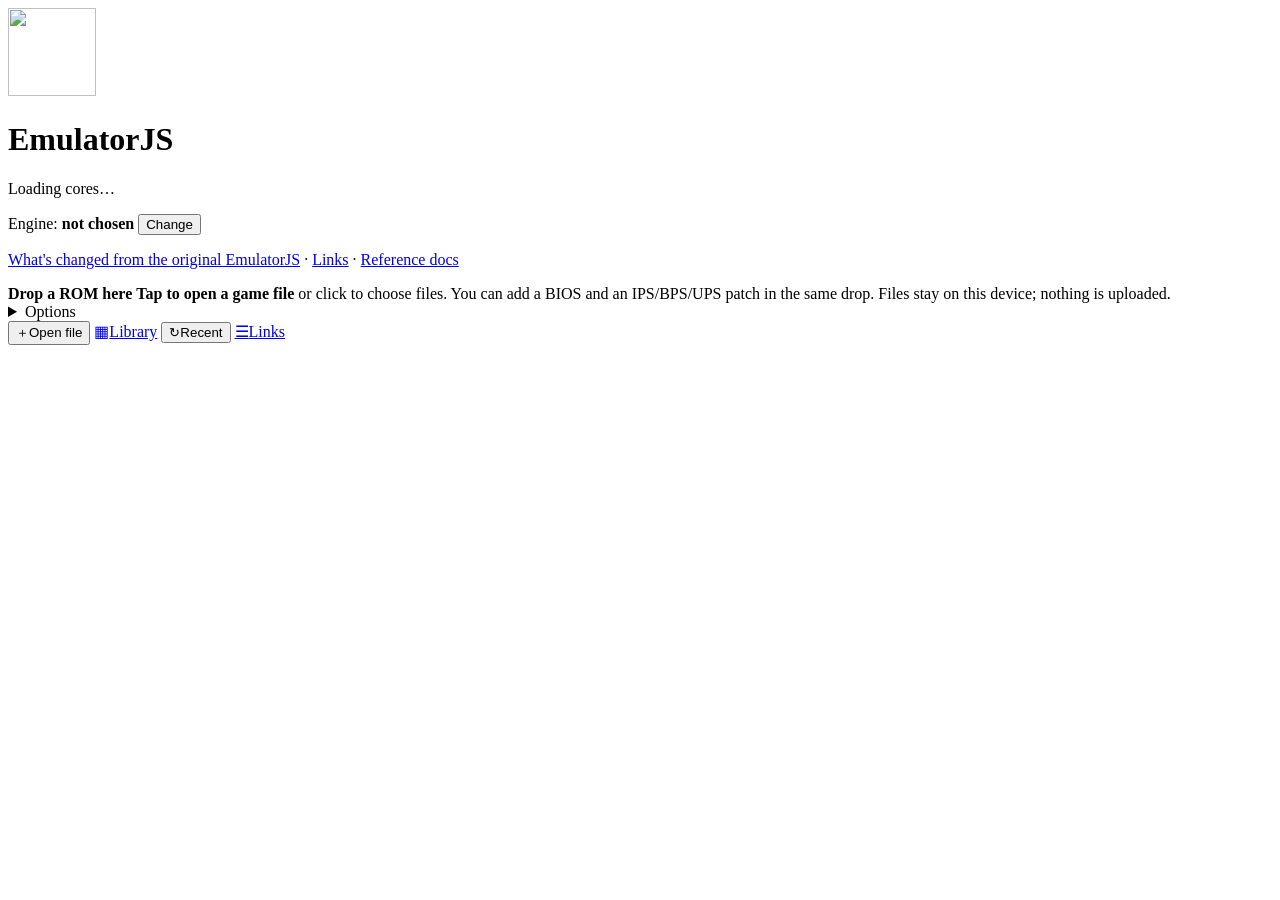
==== index.html @ 64fa2f70 "Add files via upload" ====
<!DOCTYPE html>
<html lang="en">
<head>
    <meta charset="utf-8">
    <title>EmulatorJS</title>
    <meta name="viewport" content="width=device-width, initial-scale=1, viewport-fit=cover">
    <meta name="theme-color" content="#111418">
    <meta name="description" content="Play your own ROM files in the browser. Everything runs locally.">
    <link rel="icon" href="docs/favicon.ico" sizes="16x16 32x32 48x48 64x64" type="image/vnd.microsoft.icon">
    <meta name="apple-mobile-web-app-capable" content="yes">
    <meta name="mobile-web-app-capable" content="yes">
    <meta name="apple-mobile-web-app-status-bar-style" content="black-translucent">
    <meta name="apple-mobile-web-app-title" content="EmulatorJS">
    <meta name="format-detection" content="telephone=no">
    <link rel="apple-touch-icon" href="docs/Logo.png">
    <link rel="manifest" href="manifest.webmanifest">
    <link rel="stylesheet" href="assets/app.css">
</head>
<body>
    <div id="banners" aria-live="polite"></div>
    <script>
        // Browsers block modules and file reads on file:// pages, so explain instead of hanging on "Loading cores…"
        if (location.protocol === "file:") {
            document.addEventListener("DOMContentLoaded", function () {
                var s = document.getElementById("status");
                s.innerHTML = "<strong>This page must be opened through a local web server, not as a file.</strong><br>" +
                    "On Windows, double-click <code>start-windows.bat</code> in this folder. " +
                    "Elsewhere run <code>python3 serve.py 8000</code> and open <code>http://localhost:8000</code>.";
                s.style.cssText = "color:#ffcf8a;background:#3a2f1c;border:1px solid #6b5531;border-radius:8px;padding:10px;margin-top:10px";
            });
        }
    </script>
    <main id="menu">
        <header>
            <img class="logo" src="docs/Logo-light.png" alt="" width="88" height="88">
            <h1>EmulatorJS</h1>
            <p id="status" class="muted">Loading cores…</p>
            <p id="engineInfo" class="small" data-tip="Shows which emulation engine will run the games you open: EmulatorJSMod (the full EmulatorJS player) or NostalgistMod (a lightweight player built on Nostalgist.js). Both use the same local cores in data/cores, so games and saves stay on this site. Use Change to switch; the game page also has an Engine dropdown that restarts the current game with the other engine.">Engine: <strong id="engineName">not chosen</strong> <button type="button" id="changeEngine">Change</button></p>
            <p class="small"><a href="ENHANCEMENTS.txt" target="_blank" rel="noopener" data-tip="Opens a plain-text document listing every change this version makes to the original EmulatorJS. It covers the efficiency rewrite, the 50 player-facing enhancements, the 50 engine fixes, the game library and the second engine, NostalgistMod. Read it to see exactly what behaves differently and why.">What's changed from the original EmulatorJS</a> · <a href="links.html" data-tip="Opens the Links page with every part of this site in one place. From there you can start ObsoleteMod, the Emu retro game shelf, as well as the game library and the documents. Use it when you want a different player or a quick way to the reference pages.">Links</a> · <a href="reference.html" data-tip="Opens the reference docs: one explained page for every file in this project, plus a project overview, an asset index and a ROM evaluation. Each page says what the file is, how it works, why it exists and which files use it. Use the filter box to find a file by name in seconds.">Reference docs</a></p>
        </header>

        <label id="drop" for="rom" tabindex="0" data-tip="Drop a ROM file here, or click to pick one from your device. You can include a BIOS and an IPS, BPS or UPS patch in the same drop, and they are sorted out automatically. The file never leaves your device; this browser reads it directly and opens the game page.">
            <input type="file" id="rom" multiple hidden>
            <strong class="d-only">Drop a ROM here</strong>
            <strong class="m-only">Tap to open a game file</strong>
            <span class="d-only">or click to choose files. You can add a BIOS and an IPS/BPS/UPS patch in the same drop.</span>
            <span class="muted small">Files stay on this device; nothing is uploaded.</span>
        </label>

        <section id="picker" class="card" hidden>
            <p id="pickerText">Which system is this game for?</p>
            <div id="pickerButtons" class="buttons"></div>
            <label class="small"><input type="checkbox" id="rememberPick" checked> Remember for this file type</label>
        </section>

        <section id="foldersSection" class="card" hidden>
            <h2 data-tip="Games stored on this site in the data folder, grouped by console (A2600, GB, GBC, GG, NES, SNES and N64). Click a game to open it on the game page with the right emulator already chosen. Add ROMs or zips to those folders to make them appear here.">Game library</h2>
            <p id="foldersSummary" class="muted small"></p>
            <div id="folders"></div>
        </section>

        <section id="recentSection" class="card" hidden>
            <h2 data-tip="Games you started recently, newest first, with system, last played time and play time. Play reopens a game with one click, including any BIOS or patch you used with it. The ✕ button removes a game from this list and deletes its stored copy from this browser.">Recent games</h2>
            <ul id="recent"></ul>
        </section>

        <details id="advanced" class="card">
            <summary>Options</summary>
            <div class="row" data-tip="Chooses which console runs the next file you open. Leave it on Auto-detect to use the file extension, the file header or the names inside a zip. Pick a system yourself when a file is detected wrongly or uses an unusual extension.">
                <label for="system">System</label>
                <select id="system"><option value="">Auto-detect</option></select>
            </div>
            <div class="row" data-tip="Some consoles need the original system firmware (BIOS) to boot, for example PlayStation or Sega CD. Choose that file here and it is loaded with the next game you start, and remembered with it in Recent games. Systems that don't need a BIOS simply ignore it.">
                <label for="bios">BIOS file</label>
                <input type="file" id="bios">
            </div>
            <div class="row" data-tip="Applies a ROM hack, translation or bug-fix patch in IPS, BPS or UPS format when the game starts. The original ROM file is not changed; the patch is applied in memory every time the game loads. Use a patch made for your exact ROM version, or the game may not run correctly.">
                <label for="patch">Patch (IPS / BPS / UPS)</label>
                <input type="file" id="patch" accept=".ips,.bps,.ups">
            </div>
            <div class="row" data-tip="Runs parts of the emulator on extra CPU cores using multi-threaded core builds. PSP and DOS always need it, and it can make other demanding systems run more smoothly. It needs https or localhost and becomes available after the page reloads itself once on your first visit.">
                <label><input type="checkbox" id="threads" data-remember> Threads</label> <span id="threadsNote" class="muted"></span>
            </div>
            <div class="row" data-tip="Keeps downloaded cores and games in your browser's storage so the next start is much faster. It also lets games you have played before start without a network connection. Turn it off to save disk space, and use Clear download cache below to empty what is already stored.">
                <label><input type="checkbox" id="cache" checked data-remember> Cache cores and games</label>
            </div>
            <div class="row" data-tip="Remembers the games you start so they appear under Recent games for one-click play. Files from your device are stored in this browser only and are never uploaded. When it is off, only the game you are currently playing is kept, so the game page can still reload it.">
                <label><input type="checkbox" id="library" checked data-remember> Keep recent games for one-click play</label>
            </div>
            <div class="row" data-tip="Writes detailed emulator logs to the browser's developer console. It helps track down why a game or core fails to start. Leave it off for normal play, because the extra logging can slow things down slightly.">
                <label><input type="checkbox" id="debug" data-remember> Debug mode</label>
            </div>
            <div class="row" data-tip="Chooses between the phone layout with on-screen touch controls and the desktop layout. Auto picks the phone layout on phones and small tablets, which follows rotation and keeps the game and controls in view. Choose Desktop or Mobile if a tablet or touch laptop gets the wrong one.">
                <span>Browser mode</span>
                <label><input type="radio" name="mode" value="" checked> Auto</label>
                <label><input type="radio" name="mode" value="desktop"> Desktop</label>
                <label><input type="radio" name="mode" value="mobile"> Mobile</label>
            </div>
            <hr>
            <div class="row">
                <span>Saves</span>
                <span data-tip="Saves all in-game saves, save states and emulator settings from this browser into one .json file. Use it to keep a safe copy or to move your progress to another browser or device. ROM files are not included, so the backup stays small."><button type="button" id="exportSaves">Export backup</button></span>
                <span data-tip="Restores a backup file made with Export backup. Saves and states with the same names are replaced by the ones in the file, and everything else is kept. Close other tabs running the emulator first so the import isn't blocked."><label class="button" for="importSaves">Import backup</label></span>
                <input type="file" id="importSaves" accept=".json,application/json" hidden>
            </div>
            <div class="row" data-tip="Shows how much browser storage this site uses and how much is available on this device. Clear download cache removes downloaded cores and cached game copies to free space. Your saves, save states and recent games are kept.">
                <span id="storageInfo" class="muted">Storage: …</span>
                <button type="button" id="clearCache">Clear download cache</button>
            </div>
            <p class="muted small">Hotkeys in game: press <kbd>F1</kbd> for the full list (quick save <kbd>F2</kbd>, load <kbd>F4</kbd>, pause <kbd>F5</kbd>, fast forward <kbd>F6</kbd>). Hover or tap <span class="tip-badge static">?</span> for help on each option.</p>
        </details>
    </main>
    <nav id="tabbar" aria-label="Quick actions">
        <button type="button" id="tabOpen"><span class="tab-icon" aria-hidden="true">&#xFF0B;</span>Open file</button>
        <a href="play.html" id="tabLibrary"><span class="tab-icon" aria-hidden="true">&#9638;</span>Library</a>
        <button type="button" id="tabRecent"><span class="tab-icon" aria-hidden="true">&#8635;</span>Recent</button>
        <a href="links.html"><span class="tab-icon" aria-hidden="true">&#9776;</span>Links</a>
    </nav>
    <dialog id="engineDialog" aria-labelledby="engineTitle">
        <h2 id="engineTitle">Choose an emulation engine</h2>
        <p class="muted small">Both engines run the same local cores. You can switch any time from this page or from the game page.</p>
        <div id="engineCards" class="engine-cards"></div>
        <label class="small"><input type="checkbox" id="rememberEngine"> Remember my choice and don't ask again</label>
    </dialog>
    <script type="module" src="assets/app.js"></script>
</body>
</html>
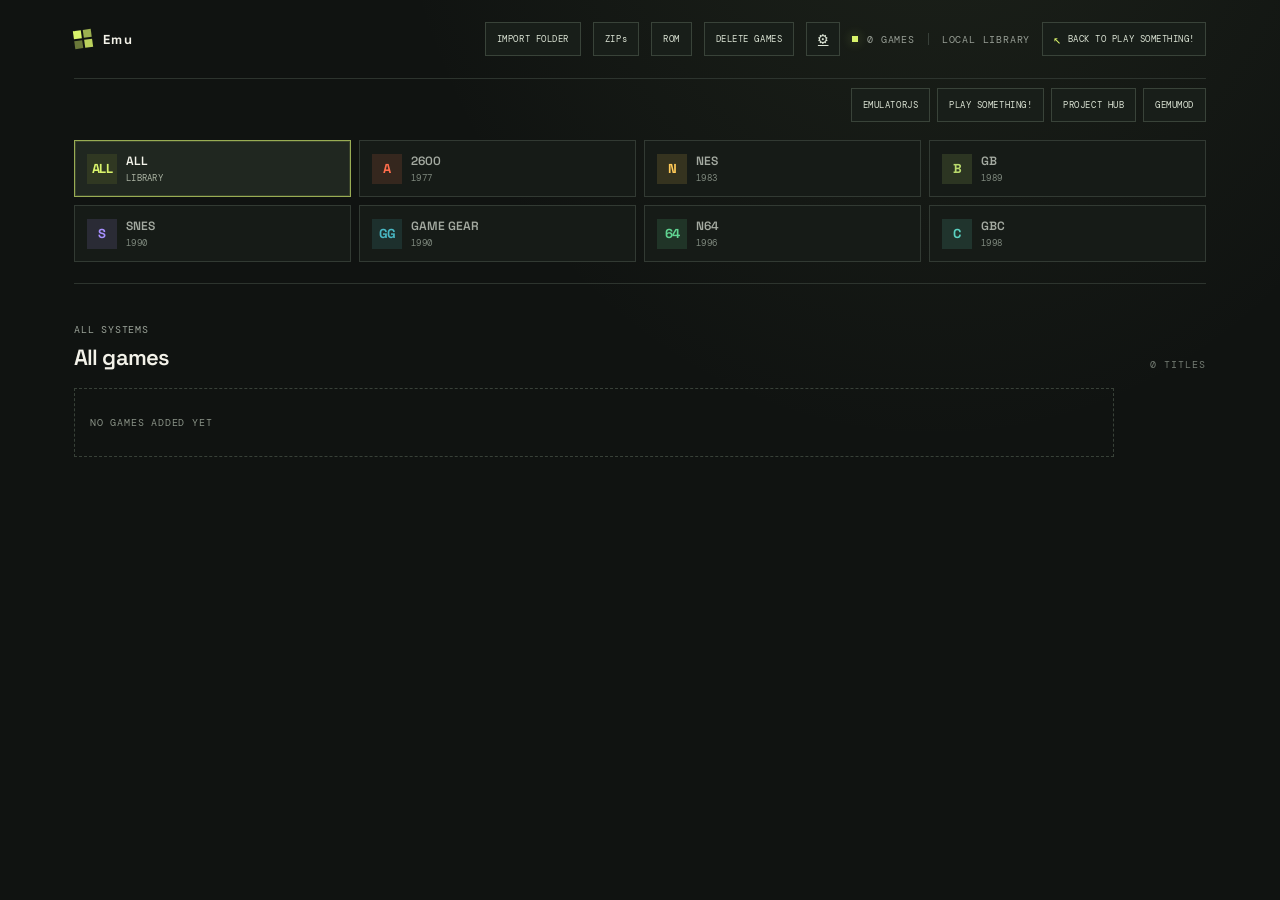
==== commit 02b3fe36: "Add files via upload" ====
--- a/index.html
+++ b/index.html
@@ -1,127 +1,7 @@
-<!DOCTYPE html>
-<html lang="en">
-<head>
-    <meta charset="utf-8">
-    <title>EmulatorJS</title>
-    <meta name="viewport" content="width=device-width, initial-scale=1, viewport-fit=cover">
-    <meta name="theme-color" content="#111418">
-    <meta name="description" content="Play your own ROM files in the browser. Everything runs locally.">
-    <link rel="icon" href="docs/favicon.ico" sizes="16x16 32x32 48x48 64x64" type="image/vnd.microsoft.icon">
-    <meta name="apple-mobile-web-app-capable" content="yes">
-    <meta name="mobile-web-app-capable" content="yes">
-    <meta name="apple-mobile-web-app-status-bar-style" content="black-translucent">
-    <meta name="apple-mobile-web-app-title" content="EmulatorJS">
-    <meta name="format-detection" content="telephone=no">
-    <link rel="apple-touch-icon" href="docs/Logo.png">
-    <link rel="manifest" href="manifest.webmanifest">
-    <link rel="stylesheet" href="assets/app.css">
-</head>
-<body>
-    <div id="banners" aria-live="polite"></div>
-    <script>
-        // Browsers block modules and file reads on file:// pages, so explain instead of hanging on "Loading cores…"
-        if (location.protocol === "file:") {
-            document.addEventListener("DOMContentLoaded", function () {
-                var s = document.getElementById("status");
-                s.innerHTML = "<strong>This page must be opened through a local web server, not as a file.</strong><br>" +
-                    "On Windows, double-click <code>start-windows.bat</code> in this folder. " +
-                    "Elsewhere run <code>python3 serve.py 8000</code> and open <code>http://localhost:8000</code>.";
-                s.style.cssText = "color:#ffcf8a;background:#3a2f1c;border:1px solid #6b5531;border-radius:8px;padding:10px;margin-top:10px";
-            });
-        }
-    </script>
-    <main id="menu">
-        <header>
-            <img class="logo" src="docs/Logo-light.png" alt="" width="88" height="88">
-            <h1>EmulatorJS</h1>
-            <p id="status" class="muted">Loading cores…</p>
-            <p id="engineInfo" class="small" data-tip="Shows which emulation engine will run the games you open: EmulatorJSMod (the full EmulatorJS player) or NostalgistMod (a lightweight player built on Nostalgist.js). Both use the same local cores in data/cores, so games and saves stay on this site. Use Change to switch; the game page also has an Engine dropdown that restarts the current game with the other engine.">Engine: <strong id="engineName">not chosen</strong> <button type="button" id="changeEngine">Change</button></p>
-            <p class="small"><a href="ENHANCEMENTS.txt" target="_blank" rel="noopener" data-tip="Opens a plain-text document listing every change this version makes to the original EmulatorJS. It covers the efficiency rewrite, the 50 player-facing enhancements, the 50 engine fixes, the game library and the second engine, NostalgistMod. Read it to see exactly what behaves differently and why.">What's changed from the original EmulatorJS</a> · <a href="links.html" data-tip="Opens the Links page with every part of this site in one place. From there you can start ObsoleteMod, the Emu retro game shelf, as well as the game library and the documents. Use it when you want a different player or a quick way to the reference pages.">Links</a> · <a href="reference.html" data-tip="Opens the reference docs: one explained page for every file in this project, plus a project overview, an asset index and a ROM evaluation. Each page says what the file is, how it works, why it exists and which files use it. Use the filter box to find a file by name in seconds.">Reference docs</a></p>
-        </header>
-
-        <label id="drop" for="rom" tabindex="0" data-tip="Drop a ROM file here, or click to pick one from your device. You can include a BIOS and an IPS, BPS or UPS patch in the same drop, and they are sorted out automatically. The file never leaves your device; this browser reads it directly and opens the game page.">
-            <input type="file" id="rom" multiple hidden>
-            <strong class="d-only">Drop a ROM here</strong>
-            <strong class="m-only">Tap to open a game file</strong>
-            <span class="d-only">or click to choose files. You can add a BIOS and an IPS/BPS/UPS patch in the same drop.</span>
-            <span class="muted small">Files stay on this device; nothing is uploaded.</span>
-        </label>
-
-        <section id="picker" class="card" hidden>
-            <p id="pickerText">Which system is this game for?</p>
-            <div id="pickerButtons" class="buttons"></div>
-            <label class="small"><input type="checkbox" id="rememberPick" checked> Remember for this file type</label>
-        </section>
-
-        <section id="foldersSection" class="card" hidden>
-            <h2 data-tip="Games stored on this site in the data folder, grouped by console (A2600, GB, GBC, GG, NES, SNES and N64). Click a game to open it on the game page with the right emulator already chosen. Add ROMs or zips to those folders to make them appear here.">Game library</h2>
-            <p id="foldersSummary" class="muted small"></p>
-            <div id="folders"></div>
-        </section>
-
-        <section id="recentSection" class="card" hidden>
-            <h2 data-tip="Games you started recently, newest first, with system, last played time and play time. Play reopens a game with one click, including any BIOS or patch you used with it. The ✕ button removes a game from this list and deletes its stored copy from this browser.">Recent games</h2>
-            <ul id="recent"></ul>
-        </section>
-
-        <details id="advanced" class="card">
-            <summary>Options</summary>
-            <div class="row" data-tip="Chooses which console runs the next file you open. Leave it on Auto-detect to use the file extension, the file header or the names inside a zip. Pick a system yourself when a file is detected wrongly or uses an unusual extension.">
-                <label for="system">System</label>
-                <select id="system"><option value="">Auto-detect</option></select>
-            </div>
-            <div class="row" data-tip="Some consoles need the original system firmware (BIOS) to boot, for example PlayStation or Sega CD. Choose that file here and it is loaded with the next game you start, and remembered with it in Recent games. Systems that don't need a BIOS simply ignore it.">
-                <label for="bios">BIOS file</label>
-                <input type="file" id="bios">
-            </div>
-            <div class="row" data-tip="Applies a ROM hack, translation or bug-fix patch in IPS, BPS or UPS format when the game starts. The original ROM file is not changed; the patch is applied in memory every time the game loads. Use a patch made for your exact ROM version, or the game may not run correctly.">
-                <label for="patch">Patch (IPS / BPS / UPS)</label>
-                <input type="file" id="patch" accept=".ips,.bps,.ups">
-            </div>
-            <div class="row" data-tip="Runs parts of the emulator on extra CPU cores using multi-threaded core builds. PSP and DOS always need it, and it can make other demanding systems run more smoothly. It needs https or localhost and becomes available after the page reloads itself once on your first visit.">
-                <label><input type="checkbox" id="threads" data-remember> Threads</label> <span id="threadsNote" class="muted"></span>
-            </div>
-            <div class="row" data-tip="Keeps downloaded cores and games in your browser's storage so the next start is much faster. It also lets games you have played before start without a network connection. Turn it off to save disk space, and use Clear download cache below to empty what is already stored.">
-                <label><input type="checkbox" id="cache" checked data-remember> Cache cores and games</label>
-            </div>
-            <div class="row" data-tip="Remembers the games you start so they appear under Recent games for one-click play. Files from your device are stored in this browser only and are never uploaded. When it is off, only the game you are currently playing is kept, so the game page can still reload it.">
-                <label><input type="checkbox" id="library" checked data-remember> Keep recent games for one-click play</label>
-            </div>
-            <div class="row" data-tip="Writes detailed emulator logs to the browser's developer console. It helps track down why a game or core fails to start. Leave it off for normal play, because the extra logging can slow things down slightly.">
-                <label><input type="checkbox" id="debug" data-remember> Debug mode</label>
-            </div>
-            <div class="row" data-tip="Chooses between the phone layout with on-screen touch controls and the desktop layout. Auto picks the phone layout on phones and small tablets, which follows rotation and keeps the game and controls in view. Choose Desktop or Mobile if a tablet or touch laptop gets the wrong one.">
-                <span>Browser mode</span>
-                <label><input type="radio" name="mode" value="" checked> Auto</label>
-                <label><input type="radio" name="mode" value="desktop"> Desktop</label>
-                <label><input type="radio" name="mode" value="mobile"> Mobile</label>
-            </div>
-            <hr>
-            <div class="row">
-                <span>Saves</span>
-                <span data-tip="Saves all in-game saves, save states and emulator settings from this browser into one .json file. Use it to keep a safe copy or to move your progress to another browser or device. ROM files are not included, so the backup stays small."><button type="button" id="exportSaves">Export backup</button></span>
-                <span data-tip="Restores a backup file made with Export backup. Saves and states with the same names are replaced by the ones in the file, and everything else is kept. Close other tabs running the emulator first so the import isn't blocked."><label class="button" for="importSaves">Import backup</label></span>
-                <input type="file" id="importSaves" accept=".json,application/json" hidden>
-            </div>
-            <div class="row" data-tip="Shows how much browser storage this site uses and how much is available on this device. Clear download cache removes downloaded cores and cached game copies to free space. Your saves, save states and recent games are kept.">
-                <span id="storageInfo" class="muted">Storage: …</span>
-                <button type="button" id="clearCache">Clear download cache</button>
-            </div>
-            <p class="muted small">Hotkeys in game: press <kbd>F1</kbd> for the full list (quick save <kbd>F2</kbd>, load <kbd>F4</kbd>, pause <kbd>F5</kbd>, fast forward <kbd>F6</kbd>). Hover or tap <span class="tip-badge static">?</span> for help on each option.</p>
-        </details>
-    </main>
-    <nav id="tabbar" aria-label="Quick actions">
-        <button type="button" id="tabOpen"><span class="tab-icon" aria-hidden="true">&#xFF0B;</span>Open file</button>
-        <a href="play.html" id="tabLibrary"><span class="tab-icon" aria-hidden="true">&#9638;</span>Library</a>
-        <button type="button" id="tabRecent"><span class="tab-icon" aria-hidden="true">&#8635;</span>Recent</button>
-        <a href="links.html"><span class="tab-icon" aria-hidden="true">&#9776;</span>Links</a>
-    </nav>
-    <dialog id="engineDialog" aria-labelledby="engineTitle">
-        <h2 id="engineTitle">Choose an emulation engine</h2>
-        <p class="muted small">Both engines run the same local cores. You can switch any time from this page or from the game page.</p>
-        <div id="engineCards" class="engine-cards"></div>
-        <label class="small"><input type="checkbox" id="rememberEngine"> Remember my choice and don't ask again</label>
-    </dialog>
-    <script type="module" src="assets/app.js"></script>
-</body>
-</html>
+<!doctype html>
+<html lang="en"><head><meta charset="utf-8"><meta name="viewport" content="width=device-width,initial-scale=1,viewport-fit=cover"><meta name="theme-color" content="#101311"><link rel="icon" href="data:,"><link rel="preconnect" href="https://fonts.googleapis.com"><link rel="preconnect" href="https://fonts.gstatic.com" crossorigin><link href="https://fonts.googleapis.com/css2?family=DM+Mono:wght@400;500&family=Space+Grotesk:wght@400;500;600;700&display=swap" rel="stylesheet"><title>Emu</title><link rel="stylesheet" href="style.css"></head>
+<body><div class="page-shell"><header class="topbar"><a class="brand" id="brand-home" href="./" aria-label="Emu home"><span class="brand-mark" aria-hidden="true"><i></i><i></i><i></i><i></i></span><span>Emu</span></a><div class="header-actions"><button class="import-trigger" id="import-folder-button" type="button" aria-label="Import a folder of zipped games"><span class="import-full">IMPORT FOLDER</span><span class="import-short">IMPORT</span></button><button class="import-trigger import-zip-trigger" id="import-zip-button" type="button" aria-label="Choose ZIP files">ZIPs</button><button class="import-trigger import-rom-trigger" id="import-rom-button" type="button" aria-label="Load ROM files directly">ROM</button><button class="import-trigger clear-games-trigger" id="clear-games-button" type="button" aria-label="Delete all imported games from this browser cache" title="Delete imported ROMs and source ZIPs from this browser"><span class="import-full">DELETE GAMES</span><span class="import-short">CLEAR</span></button><button class="import-trigger catalog-toggle" id="catalog-toggle" type="button" aria-label="Show all games" title="Show all games" aria-pressed="false" disabled hidden><span aria-hidden="true">🕹</span></button><a class="import-trigger config-toggle" href="config.html" aria-label="Emulator configuration" title="Emulator configuration"><span aria-hidden="true">⚙</span></a><a class="import-trigger header-page-link" id="header-links-link" href="links.html" hidden>LINKS</a><input id="folder-picker" type="file" accept=".zip,application/zip" webkitdirectory directory multiple hidden><input id="zip-picker" type="file" accept=".zip,application/zip" multiple hidden><input id="rom-picker" type="file" accept=".a26,.nes,.sfc,.smc,.gb,.gbc,.gg,.z64,.n64,.v64" multiple hidden><div class="library-status"><span class="status-dot"></span><span id="game-count">0 GAMES</span><span class="status-divider"></span><span class="local-label">LOCAL LIBRARY</span></div><a class="play-home-link" href="https://jackrose2028.github.io/play" aria-label="Back to Play Something!"><span aria-hidden="true">↖</span><span class="play-home-long">BACK TO PLAY SOMETHING!</span><span class="play-home-short">PLAY SOMETHING!</span></a></div></header>
+<nav class="project-shortcuts" aria-label="Other projects"><a class="import-trigger shortcut-link" href="emulatorjs/index.html">EMULATORJS</a><a class="import-trigger shortcut-link" href="https://jackrose2028.github.io/play/" target="_blank" rel="noopener noreferrer">PLAY SOMETHING!</a><a class="import-trigger shortcut-link" href="https://jackrose2029.github.io/start/" target="_blank" rel="noopener noreferrer">PROJECT HUB</a><a class="import-trigger shortcut-link" href="https://jackrose2028.github.io/gemumod/" target="_blank" rel="noopener noreferrer">GEMUMOD</a></nav><div id="import-status" class="import-status" role="status" aria-live="polite" hidden><strong id="import-message"></strong><span id="import-detail"></span></div>
+<main><nav class="systems" id="systems" aria-label="Choose a console"></nav><section class="shelf" aria-live="polite"><div class="shelf-heading"><div><span class="eyebrow" id="system-era"></span><h2 id="system-name"></h2></div><div class="shelf-tools"><label class="search-box" id="search-box" hidden><button class="search-commit" id="search-commit" type="button" aria-label="Apply game search" title="Apply search">⌕</button><input id="game-search" type="search" placeholder="Find a game" autocomplete="off" aria-label="Search this system"><kbd>/</kbd></label><span class="shelf-index" id="shelf-index"></span></div></div><div class="game-grid" id="game-grid"></div></section></main>
+</div>
+<section class="player-overlay" id="player-overlay" aria-hidden="true" role="dialog" aria-modal="true" aria-label="Game player"><div class="player-topline"><div class="player-heading"><span class="live-indicator"></span><span id="player-title">Now playing</span><span id="save-stamp" class="save-stamp" aria-live="polite"></span></div><button class="close-player" id="close-player" aria-label="Close game"><span>ESC</span><b aria-hidden="true">×</b></button></div><div class="player-stage"><div id="emulator-player"></div><div class="visual-overlay" id="visual-overlay" aria-hidden="true" hidden></div></div><div class="touch-deck" id="touch-deck" aria-label="Touch game controls"><div class="touch-left"><div class="touch-dpad" aria-label="Direction pad"><button class="pad-key pad-up" data-pad="4" aria-label="Up">▲</button><button class="pad-key pad-left" data-pad="6" aria-label="Left">◀</button><span class="pad-center" aria-hidden="true"></span><button class="pad-key pad-right" data-pad="7" aria-label="Right">▶</button><button class="pad-key pad-down" data-pad="5" aria-label="Down">▼</button></div><div class="state-controls" id="state-controls" hidden><button class="state-key" id="state-button" type="button" aria-haspopup="menu" aria-expanded="false">STATE</button><span class="state-status" id="state-status" aria-live="polite"></span><div class="state-menu" id="state-menu" role="menu" hidden><button type="button" role="menuitem" data-state-action="save">SAVE</button><button type="button" role="menuitem" data-state-action="load">LOAD</button></div></div></div><div class="touch-mid"><button class="small-key" data-pad="2" data-control="select" aria-label="Select">SELECT</button><button class="small-key" data-pad="3" data-control="start" aria-label="Start">START</button></div><div class="touch-actions"><div class="shoulder-keys" id="shoulder-keys"></div><div class="face-keys" id="face-keys"></div></div></div></div></section><script type="module" src="app.js"></script></body></html>
--- a/style.css
+++ b/style.css
@@ -0,0 +1,48 @@
+:root{font-family:'Space Grotesk',sans-serif;color:#f3f2e9;background:#101311;font-synthesis:none;text-rendering:optimizeLegibility;--muted:#8c938b;--line:#2d342e;--accent:#ff6d4c}*{box-sizing:border-box}body{margin:0;min-width:320px;min-height:100vh;background:radial-gradient(ellipse at 73% -25%,rgba(118,142,92,.13),transparent 42%),#101311;color:#f3f2e9}button,a{-webkit-tap-highlight-color:transparent}button{font:inherit}.page-shell{max-width:1240px;margin:auto;padding:0 54px}.topbar{height:79px;border-bottom:1px solid var(--line);display:flex;align-items:center;justify-content:space-between}.brand{display:inline-flex;align-items:center;gap:11px;color:#f3f2e9;text-decoration:none;font-size:13px;font-weight:700;letter-spacing:.11em}.brand-light{color:#89928a;margin:0 3px}.brand-mark{width:18px;height:18px;display:grid;grid-template-columns:repeat(2,1fr);gap:2px;transform:rotate(-8deg)}.brand-mark i{background:#d9f36b;border-radius:1px}.brand-mark i:nth-child(2){opacity:.7}.brand-mark i:nth-child(3){opacity:.45}.brand-mark i:nth-child(4){opacity:.85}.library-status,.intro-kicker,.eyebrow,.shelf-index,.system-era,.card-system,.game-region,.credits,.player-heading,.close-player span{font-family:'DM Mono',monospace}.library-status{display:flex;align-items:center;gap:9px;color:#979e95;font-size:10px;letter-spacing:.08em}.status-dot,.live-indicator{width:6px;height:6px;border-radius:50%;background:#d9f36b;box-shadow:0 0 11px #d9f36b66}.status-divider{height:12px;width:1px;background:#384039;margin:0 4px}.intro{padding:60px 0 30px}.intro-kicker{display:flex;align-items:center;gap:10px;font-size:10px;letter-spacing:.14em;color:#a1a89f}.kicker-line{width:21px;height:1px;background:#d9f36b}.intro h1{font-size:clamp(42px,6vw,68px);line-height:.98;letter-spacing:-.065em;margin:18px 0 13px;font-weight:600}.intro h1 em{font-weight:400;color:#d9f36b}.intro-note{font-size:14px;color:#959c93;margin:0;letter-spacing:-.01em}.systems{display:flex;gap:8px;overflow-x:auto;padding:20px 0 26px;border-bottom:1px solid var(--line);scrollbar-width:none}.systems::-webkit-scrollbar{display:none}.system-tab{--tab-accent:#fff;position:relative;display:flex;align-items:center;gap:11px;flex:0 0 auto;min-width:143px;padding:12px 15px;border:1px solid #323a33;border-radius:7px;color:#a4aaa1;background:#161b17;cursor:pointer;text-align:left;transition:background .2s,border-color .2s,color .2s,transform .2s}.system-tab:hover{transform:translateY(-2px);border-color:#66705e}.system-tab[aria-selected=true]{color:#f4f4ea;background:#202720;border-color:color-mix(in srgb,var(--tab-accent) 62%,#30372f);box-shadow:inset 0 0 0 1px color-mix(in srgb,var(--tab-accent) 13%,transparent)}.tab-mark{display:grid;place-items:center;width:30px;height:30px;border-radius:5px;color:var(--tab-accent);background:color-mix(in srgb,var(--tab-accent) 13%,#171c17);font-weight:700;font-size:13px;letter-spacing:-.05em}.tab-copy{display:flex;flex-direction:column;gap:3px}.tab-name{font-size:12px;font-weight:600;white-space:nowrap}.tab-era{font:9px 'DM Mono',monospace;letter-spacing:.03em;color:#7f897e}.system-tab[aria-selected=true] .tab-era{color:#aab3a2}.shelf{padding-top:33px}.shelf-heading{display:flex;align-items:end;justify-content:space-between;margin-bottom:17px}.eyebrow{font-size:10px;color:#9ba399;letter-spacing:.08em}.shelf-heading h2{font-size:22px;letter-spacing:-.04em;margin:5px 0 0;font-weight:600}.shelf-index{color:#737b72;font-size:10px;letter-spacing:.1em}.game-grid{display:grid;grid-template-columns:minmax(0,820px);gap:17px}.game-card{--accent:#ff6d4c;position:relative;overflow:hidden;min-height:300px;border-radius:9px;border:1px solid #343b34;background:#1b201c;display:flex;flex-direction:row;transition:transform .25s,border-color .25s;isolation:isolate}.game-card:hover{transform:translateY(-4px);border-color:color-mix(in srgb,var(--accent) 65%,#363c34)}.game-art{position:relative;flex:0 0 42%;height:auto;overflow:hidden;background:radial-gradient(ellipse at 51% 101%,color-mix(in srgb,var(--accent) 32%,transparent),transparent 54%),linear-gradient(158deg,#282e29,#1b201c 66%);border-bottom:1px solid #303730}.game-art:before{content:"";position:absolute;inset:0;background:linear-gradient(90deg,transparent 49.8%,rgba(255,255,255,.026) 50%,transparent 50.2%),linear-gradient(0deg,transparent 49.8%,rgba(255,255,255,.026) 50%,transparent 50.2%);background-size:28px 28px;mask-image:linear-gradient(transparent,#000)}.art-orbit{position:absolute;width:126px;height:126px;border:1px solid color-mix(in srgb,var(--accent) 48%,transparent);border-radius:50%;left:50%;top:45%;transform:translate(-50%,-50%);box-shadow:0 0 38px color-mix(in srgb,var(--accent) 15%,transparent),inset 0 0 28px color-mix(in srgb,var(--accent) 10%,transparent)}.art-orbit:before,.art-orbit:after{content:"";position:absolute;border:1px solid color-mix(in srgb,var(--accent) 31%,transparent);border-radius:50%;inset:14px}.art-orbit:after{inset:28px}.art-symbol{position:absolute;left:50%;top:44%;transform:translate(-50%,-50%);color:var(--accent);font-weight:700;font-size:70px;line-height:1;letter-spacing:-.1em;text-shadow:0 0 26px color-mix(in srgb,var(--accent) 40%,transparent)}.game-art[data-art=worldrunner] .art-symbol{font-size:61px;transform:translate(-50%,-50%) skew(-11deg)}.game-art[data-art=actraiser] .art-symbol{font-size:66px}.game-art[data-art=starsaver] .art-symbol{font-size:50px;letter-spacing:.03em}.game-art[data-art=aliens] .art-orbit{width:142px;height:82px;border-radius:50%;transform:translate(-50%,-50%) rotate(-30deg)}.art-corner{position:absolute;top:13px;left:15px;font:9px 'DM Mono',monospace;letter-spacing:.1em;color:#a2aaa0}.art-index{position:absolute;right:15px;bottom:12px;font:9px 'DM Mono',monospace;color:#899188;letter-spacing:.08em}.game-info{padding:17px 17px 16px;display:flex;flex:1;flex-direction:column}.card-meta{display:flex;align-items:center;justify-content:space-between;margin-bottom:8px}.card-system{font-size:9px;color:var(--accent);letter-spacing:.1em;text-transform:uppercase}.game-region{font-size:9px;color:#828b81}.game-info h3{font-size:20px;line-height:1.1;letter-spacing:-.045em;margin:0 0 18px;font-weight:600}.play-button{margin-top:auto;display:flex;align-items:center;justify-content:space-between;width:100%;border:0;border-top:1px solid #373f37;background:transparent;color:#eff0e8;padding:13px 0 0;cursor:pointer;font-size:12px;font-weight:600;text-align:left}.play-button:hover .play-arrow{background:var(--accent);color:#141814;transform:translateX(3px)}.play-arrow{width:27px;height:27px;display:grid;place-items:center;border:1px solid #455046;border-radius:50%;font-size:15px;line-height:1;transition:all .2s}.credits{display:flex;align-items:center;gap:7px;color:#71796f;font-size:9px;letter-spacing:.02em;padding:37px 0 28px}.credits span:first-of-type{color:#a9b1a6}.credits-rule{width:22px;height:1px;background:#3a4139;margin:0 5px}.player-overlay{position:fixed;z-index:20;inset:0;display:none;flex-direction:column;background:#090b09}.player-overlay.open{display:flex}.player-topline{height:58px;padding:0 23px;display:flex;align-items:center;justify-content:space-between;border-bottom:1px solid #282e28;background:#111511;flex:none}.player-heading{display:flex;align-items:center;gap:10px;min-width:0;flex:1;font-size:11px;color:#e5e8de;letter-spacing:.04em}.player-heading #player-title{overflow:hidden;text-overflow:ellipsis;white-space:nowrap}.save-stamp{flex:none;color:#a8b29e;font:8px 'DM Mono',monospace;letter-spacing:.025em;white-space:nowrap}.game-grid.game-list-mode{grid-template-columns:minmax(0,1fr);width:min(100%,1040px);gap:6px}.close-player{display:flex;align-items:center;gap:11px;padding:5px 7px 5px 12px;border:1px solid #343c34;border-radius:5px;background:#181d19;color:#e5e8de;cursor:pointer}.close-player:hover{border-color:#84927e}.close-player span{font-size:9px;color:#a1a89f}.close-player b{font-size:19px;line-height:17px;font-weight:400}.player-stage{flex:1;min-height:0;display:flex;align-items:center;justify-content:center;padding:18px;background:#080a08}.player-stage #emulator-player{width:min(100%,1120px);height:min(100%,calc(100vw * .64));min-height:260px;max-height:calc(100vh - 100px);position:relative}.player-stage #emulator-player>div,.player-stage #emulator-player canvas{max-width:100%;max-height:100%}.player-stage #emulator-player canvas{image-rendering:pixelated}.player-loading{position:absolute;inset:0;display:grid;place-items:center;color:#a7b19f;font:11px 'DM Mono',monospace;letter-spacing:.08em;z-index:1;pointer-events:none}.player-loading span{display:flex;align-items:center;gap:10px}.spin{width:13px;height:13px;border:1px solid #596450;border-top-color:#d9f36b;border-radius:50%;animation:spin .7s linear infinite}@keyframes spin{to{transform:rotate(360deg)}}@media(min-width:980px){.game-card{min-height:320px}}@media(max-width:700px){.page-shell{padding:0 20px}.topbar{height:66px}.library-status{font-size:9px}.intro{padding:46px 0 20px}.intro h1{font-size:50px}.systems{margin:0 -20px;padding:16px 20px 20px}.system-tab{min-width:132px;padding:10px 12px}.shelf{padding-top:27px}.game-grid{grid-template-columns:1fr;gap:13px}.game-card{min-height:284px;flex-direction:column}.game-art{height:155px;flex:0 0 auto}.credits{padding-top:28px}.player-topline{height:52px;padding:0 14px}.player-stage{padding:8px}.player-stage #emulator-player{height:calc(100vw * .72);min-height:220px;max-height:calc(100vh - 70px)}}@media(max-width:390px){.save-stamp{font-size:7px}.library-status{gap:6px;font-size:8px}.brand{font-size:12px}.intro h1{font-size:44px}}
+.touch-deck{display:none;flex:none;align-items:center;justify-content:space-between;gap:clamp(8px,3vw,28px);min-height:143px;padding:10px 20px max(10px,env(safe-area-inset-bottom));border-top:1px solid #282e28;background:#111511;touch-action:none;user-select:none;-webkit-user-select:none}.touch-device .touch-deck{display:flex}.touch-dpad{width:clamp(96px,30vw,132px);height:clamp(96px,30vw,132px);display:grid;grid-template-columns:repeat(3,1fr);grid-template-rows:repeat(3,1fr);gap:3px;flex:none}.pad-key,.small-key,.face-key,.shoulder-key{border:1px solid #424a41;color:#dce2d5;background:linear-gradient(145deg,#272e28,#1a201b);box-shadow:0 3px 0 #080a08,0 5px 12px #0004;cursor:pointer;touch-action:none;user-select:none;-webkit-user-select:none}.pad-key{border-radius:8px;font-size:clamp(16px,4vw,21px);color:#dce3d2}.pad-key:active,.pad-key.pressed,.face-key:active,.face-key.pressed,.shoulder-key:active,.shoulder-key.pressed,.small-key:active,.small-key.pressed{transform:translateY(2px);box-shadow:0 1px 0 #080a08;background:#343e31;border-color:#71806b;color:#f4f8ec}.pad-up{grid-column:2;grid-row:1}.pad-left{grid-column:1;grid-row:2}.pad-center{grid-column:2;grid-row:2;background:#242b24;border:1px solid #343c34;border-radius:4px}.pad-right{grid-column:3;grid-row:2}.pad-down{grid-column:2;grid-row:3}.touch-mid{display:flex;flex-direction:column;gap:12px;align-items:center;justify-content:center;flex:1}.small-key{min-width:65px;padding:9px 7px;border-radius:999px;color:#a8b1a2;font:9px 'DM Mono',monospace;letter-spacing:.05em}.touch-actions{display:flex;align-items:center;justify-content:flex-end;gap:8px;flex:0 0 auto}.face-keys{position:relative;width:clamp(100px,30vw,134px);height:clamp(82px,24vw,112px)}.face-key{position:absolute;width:clamp(42px,12vw,52px);height:clamp(42px,12vw,52px);border-radius:50%;font-weight:700;font-size:14px;color:#f2eee3}.face-key.face-left{left:0;top:50%;transform:translateY(-50%)}.face-key.face-right{right:0;top:50%;transform:translateY(-50%)}.face-key.face-top{left:50%;top:0;transform:translateX(-50%)}.face-key.face-bottom{left:50%;bottom:0;transform:translateX(-50%)}.face-key.face-left:active,.face-key.face-left.pressed{transform:translateY(calc(-50% + 2px))}.face-key.face-right:active,.face-key.face-right.pressed{transform:translateY(calc(-50% + 2px))}.face-key.face-top:active,.face-key.face-top.pressed{transform:translateX(-50%) translateY(2px)}.face-key.face-bottom:active,.face-key.face-bottom.pressed{transform:translateX(-50%) translateY(2px)}.shoulder-keys{display:flex;flex-direction:column;gap:7px}.shoulder-key{width:34px;height:31px;border-radius:7px;color:#c9d0c2;font-size:11px;font-weight:700}.touch-device .player-stage{min-height:0;flex:1}.touch-device .player-stage #emulator-player{height:min(100%,calc(100vw * .63));min-height:130px;max-height:calc(100vh - 230px)}.touch-device .player-stage #emulator-player canvas{touch-action:none}.touch-device .player-topline{padding-top:env(safe-area-inset-top)}@media(max-width:700px){.touch-deck{min-height:130px;padding:8px 12px max(10px,env(safe-area-inset-bottom));gap:8px}.touch-mid{flex:0 1 auto;gap:10px}.small-key{min-width:52px;padding:8px 5px;font-size:8px}.touch-actions{gap:5px}.shoulder-keys{gap:5px}.shoulder-key{width:29px;height:28px}.touch-device .player-stage{padding:8px}.touch-device .player-stage #emulator-player{width:100%;height:min(100%,calc(100vw * .72));min-height:120px;max-height:calc(100vh - 206px)}}@media(max-width:360px){.touch-deck{padding-left:8px;padding-right:8px;gap:5px}.touch-mid{gap:7px}.small-key{min-width:47px}.face-keys{width:94px}.touch-dpad{width:94px;height:94px}}
+
+[hidden]{display:none!important}.shelf-tools{display:flex;align-items:center;justify-content:flex-end;gap:14px}.search-box{height:38px;min-width:220px;display:flex;align-items:center;gap:9px;padding:0 10px;border:1px solid #343c34;border-radius:6px;background:#151a16;color:#9ba59a}.search-commit{flex:none;width:26px;height:28px;padding:0;border:0;background:transparent;color:#aab4a2;font:21px/1 sans-serif;cursor:pointer}.search-commit:hover,.search-commit:focus-visible{color:#d9f36b;outline:none}.search-box input{min-width:0;width:100%;border:0;outline:0;background:transparent;color:#eff2e9;font:11px 'DM Mono',monospace}.search-box input::placeholder{color:#7b8479}.search-box kbd{flex:none;padding:2px 5px;border:1px solid #3b433b;border-radius:3px;color:#7e887d;font:9px 'DM Mono',monospace}.search-box:focus-within{border-color:#76836d;box-shadow:0 0 0 2px #d9f36b18}.game-grid.game-list-mode{grid-template-columns:minmax(0,1fr);width:min(100%,1040px);gap:6px}.game-row{min-width:0;height:66px;display:flex;align-items:center;gap:12px;padding:9px 13px;text-align:left;border:1px solid #303830;border-radius:6px;background:#171c18;color:#f0f2e9;cursor:pointer;transition:transform .16s,border-color .16s,background .16s}.game-row:hover{transform:translateY(-1px);border-color:color-mix(in srgb,var(--accent) 55%,#333b33);background:#202620}.game-row-number{width:33px;flex:none;color:#828c80;font:10px 'DM Mono',monospace}.game-row-copy{min-width:0;flex:1;display:flex;flex-direction:column;gap:5px}.game-row-title{overflow:hidden;text-overflow:ellipsis;white-space:nowrap;font-size:13px;font-weight:600;letter-spacing:-.025em}.game-row-meta{overflow:hidden;text-overflow:ellipsis;white-space:nowrap;color:#879084;font:9px 'DM Mono',monospace;letter-spacing:.02em}.game-row-play{flex:none;width:25px;height:25px;display:grid;place-items:center;border:1px solid #3d473d;border-radius:50%;color:#a6b29f;font-size:14px;transition:all .16s}.game-row:hover .game-row-play{color:#121611;background:var(--accent);border-color:var(--accent)}.empty-list{grid-column:1/-1;padding:27px 15px;border:1px dashed #384138;border-radius:6px;color:#899286;font:10px 'DM Mono',monospace;letter-spacing:.08em}
+@media(max-width:700px){.shelf-heading{gap:14px;align-items:flex-end}.shelf-tools{gap:8px}.search-box{min-width:0;width:min(46vw,210px);height:36px;padding:0 8px}.search-box input{font-size:16px}.search-commit{width:25px}.game-grid.game-list-mode{grid-template-columns:1fr;width:100%;gap:7px}.game-row{height:61px;padding:8px 11px}.game-row-title{font-size:13px}.shelf-index{white-space:nowrap}}
+@media(max-width:390px){.shelf-tools{gap:6px}.search-box{width:43vw}.search-box kbd{display:none}.game-row-number{width:27px}.game-row{gap:9px}}
+.game-row-submeta{overflow:hidden;text-overflow:ellipsis;white-space:nowrap;color:#737d73;font:8px 'DM Mono',monospace;letter-spacing:.01em}.game-credit-line{min-height:14px;margin:-8px 0 13px;overflow:hidden;text-overflow:ellipsis;white-space:nowrap;color:#818b80;font:9px 'DM Mono',monospace}.game-row{height:64px}.game-row-copy{gap:3px}@media(max-width:700px){.game-row{height:62px}.game-row-submeta{font-size:8px}.game-credit-line{font-size:8px}}
+.alphabet-filter{display:flex;align-items:center;gap:4px;overflow-x:auto;padding:2px 0 12px;scrollbar-width:none}.alphabet-filter::-webkit-scrollbar,.filter-bar::-webkit-scrollbar{display:none}.letter-chip{height:29px;min-width:29px;flex:0 0 auto;padding:0 6px;border:1px solid #343c34;border-radius:5px;background:#171c18;color:#a0a99d;font:10px 'DM Mono',monospace;cursor:pointer;transition:background .15s,color .15s,border-color .15s}.letter-chip:first-child,.letter-chip:nth-child(2){min-width:39px}.letter-chip[aria-pressed=true]{background:#d9f36b;color:#151a13;border-color:#d9f36b}.letter-chip:disabled{opacity:.3;cursor:default}.filter-bar{display:flex;gap:8px;overflow-x:auto;padding:0 0 16px;scrollbar-width:thin;scrollbar-color:#485145 transparent}.facet-control{display:flex;flex:0 0 155px;flex-direction:column;gap:5px;min-width:0}.facet-control>span{color:#858f83;font:8px 'DM Mono',monospace;letter-spacing:.1em}.facet-control select{width:100%;height:34px;padding:0 9px;border:1px solid #343d35;border-radius:5px;background:#171c18;color:#e3e8dc;font:10px 'DM Mono',monospace;outline:none}.facet-control select:focus{border-color:#9aaa82;box-shadow:0 0 0 2px #d9f36b1a}.facet-control option{background:#171c18;color:#f2f3eb}@media(max-width:700px){.alphabet-filter{margin:0 -20px;padding:2px 20px 11px}.filter-bar{margin:0 -20px;padding:0 20px 14px}.facet-control{flex-basis:140px}.letter-chip{height:31px;min-width:31px}}
+
+.letter-section{min-width:0;overflow:hidden;border:1px solid #303a31;border-radius:7px;background:#151a16}.letter-summary{min-height:49px;display:flex;align-items:center;gap:13px;padding:0 15px;list-style:none;color:#f1f2ea;cursor:pointer;user-select:none}.letter-summary::-webkit-details-marker{display:none}.letter-summary:focus-visible{outline:2px solid #d9f36b;outline-offset:-3px}.letter-summary-name{display:grid;place-items:center;min-width:30px;height:29px;padding:0 6px;border:1px solid color-mix(in srgb,var(--accent) 48%,#343b34);border-radius:5px;background:color-mix(in srgb,var(--accent) 12%,#171c18);color:var(--accent);font:600 12px 'DM Mono',monospace}.letter-summary-count{color:#8c9689;font:9px 'DM Mono',monospace;letter-spacing:.08em}.letter-summary-arrow{margin-left:auto;color:#a6b19e;font-size:19px;line-height:1;transition:transform .18s}.letter-section[open]{border-color:color-mix(in srgb,var(--accent) 45%,#303830)}.letter-section[open] .letter-summary{border-bottom:1px solid #303a31;background:#1b211c}.letter-section[open] .letter-summary-arrow{transform:rotate(45deg)}.letter-game-rows{display:grid;gap:5px;padding:7px}.letter-game-rows .game-row{border-color:#29332a;background:#121713}.letter-game-rows .game-row:last-child{margin-bottom:0}
+@media(max-width:700px){.letter-summary{min-height:48px;padding:0 12px}.letter-game-rows{gap:5px;padding:6px}.letter-game-rows .game-row{height:61px}}
+@media(prefers-reduced-motion:reduce){*,*:before,*:after{scroll-behavior:auto!important;animation-duration:.01ms!important;transition-duration:.01ms!important}}
+.header-actions{display:flex;align-items:center;gap:12px}.import-trigger{height:34px;padding:0 11px;border:1px solid #394339;border-radius:5px;background:#181e19;color:#dbe3d4;font:9px 'DM Mono',monospace;letter-spacing:.06em;cursor:pointer;transition:background .15s,border-color .15s,color .15s}.import-trigger:hover{border-color:#94a783;background:#222b22;color:#f4f6ec}.import-trigger:disabled{opacity:.55;cursor:wait}.import-short{display:none}.import-status{display:flex;flex-wrap:wrap;gap:7px 13px;margin:12px 0 0;padding:10px 12px;border:1px solid #354036;border-radius:6px;background:#161c17;color:#dfe6d9;font:10px 'DM Mono',monospace}.import-status strong{font-weight:500}.import-status span{color:#9fa99c}
+.touch-deck[data-system="n64"] .shoulder-keys{display:grid;grid-template-columns:repeat(2,34px);gap:5px}.touch-deck[data-system="n64"] .shoulder-key{width:34px;height:27px;padding:0;border-radius:6px;font-size:9px}
+@media(max-width:380px){.touch-deck[data-system="n64"]{gap:5px;padding-left:7px;padding-right:7px}.touch-deck[data-system="n64"] .touch-dpad{width:clamp(84px,28vw,104px);height:clamp(84px,28vw,104px)}.touch-deck[data-system="n64"] .touch-mid{flex:0 0 52px}.touch-deck[data-system="n64"] .small-key{min-width:48px;padding:8px 3px;font-size:8px}.touch-deck[data-system="n64"] .face-keys{width:94px}.touch-deck[data-system="n64"] .face-key{width:38px;height:38px}}
+@media(max-width:700px),(max-height:520px) and (pointer:coarse){.header-actions{gap:5px}.library-status{gap:5px}.library-status .local-label,.library-status .status-divider{display:none}.import-trigger{height:32px;padding:0 8px;font-size:8px}.import-short{display:inline}.import-full{display:none}.import-zip-trigger{padding:0 7px}.import-status{margin-top:8px;padding:9px 10px;font-size:9px;gap:5px 9px}.import-status span{flex-basis:100%}}
+.touch-left{position:relative;display:flex;flex:none;flex-direction:column;align-items:center;gap:7px}.state-controls{position:relative;display:flex;align-items:center;gap:5px;min-height:28px;width:100%}.state-controls[hidden],.state-menu[hidden]{display:none}.state-key,.state-menu button{height:27px;padding:0 8px;border:1px solid #424a41;border-radius:6px;color:#dce2d5;background:linear-gradient(145deg,#272e28,#1a201b);box-shadow:0 2px 0 #080a08;font:8px 'DM Mono',monospace;letter-spacing:.06em;touch-action:manipulation}.state-key{min-width:50px}.state-status{max-width:70px;overflow:hidden;color:#aab3a5;font:7px 'DM Mono',monospace;white-space:nowrap;text-overflow:ellipsis}.state-menu{position:absolute;left:calc(100% + 7px);bottom:0;z-index:25;display:flex;gap:4px;padding:4px;border:1px solid #414a40;border-radius:7px;background:#111511;box-shadow:0 8px 20px #0009}.state-menu button{min-width:43px;color:#f2f0e5}.state-key:active,.state-menu button:active{transform:translateY(1px)}
+@media(max-width:380px){.touch-left{gap:5px}.state-key{height:25px;min-width:46px;padding:0 6px}.state-menu{left:calc(100% + 4px);gap:3px}.state-menu button{min-width:38px;padding:0 5px}}
+@media(max-width:700px){#alphabet-filter{display:none}.letter-section>summary{display:none}.letter-section{border:0;margin:0}.letter-game-rows{padding-top:0}}
+/* iPhone viewport, safe-area and landscape refinements */
+html{min-height:100%;overscroll-behavior-y:none}body{min-height:100vh;min-height:100dvh;-webkit-text-size-adjust:100%}.player-overlay{height:100vh;height:100dvh;padding-top:env(safe-area-inset-top);padding-bottom:env(safe-area-inset-bottom);overscroll-behavior:none}.touch-device .player-topline{padding-top:0}.touch-device .touch-deck{padding-bottom:10px}.touch-device .player-stage{overscroll-behavior:contain}.touch-device .player-stage #emulator-player{width:100%;height:min(100%,72vw);min-height:min(120px,100%);max-height:100%}.touch-device .player-stage #emulator-player canvas{touch-action:none}.touch-device button{touch-action:manipulation}.touch-deck button{min-width:40px;min-height:40px}.touch-deck .small-key{min-height:36px}
+@media(orientation:landscape) and (max-height:520px) and (pointer:coarse){.player-topline{height:42px;padding-left:12px;padding-right:12px}.touch-deck{min-height:94px;padding:5px 12px 7px;gap:8px}.touch-dpad{width:82px;height:82px}.touch-device .player-stage{padding:5px 10px}.touch-device .player-stage #emulator-player{height:100%;min-height:0;max-height:100%}.touch-mid{gap:6px}.small-key{padding:6px 5px}.face-keys{width:96px;height:76px}.face-key{width:38px;height:38px}.shoulder-key{min-height:34px}}
+@supports(-webkit-touch-callout:none){body{min-height:-webkit-fill-available}.player-overlay{height:-webkit-fill-available;height:100dvh}}
+
+
+.play-home-link{height:34px;display:inline-flex;align-items:center;justify-content:center;gap:6px;padding:0 10px;border:1px solid #394339;border-radius:5px;background:#181e19;color:#dbe3d4;text-decoration:none;font:9px 'DM Mono',monospace;letter-spacing:.06em;white-space:nowrap;transition:background .15s,border-color .15s,color .15s}.play-home-link:hover{border-color:#94a783;background:#222b22;color:#f4f6ec}.play-home-link>span:first-child{font-size:13px;color:#d9f36b}.play-home-short{display:none}@media(max-width:700px){.play-home-link{height:32px;padding:0 7px;font-size:8px}.play-home-short{display:inline}.play-home-long{display:none}}@media(max-width:380px){.library-status{display:none}}
+/* Pocket-console controls */
+.touch-deck[data-system="gb"],.touch-deck[data-system="gbc"]{position:relative;min-height:152px;padding-top:25px;background:linear-gradient(180deg,#1b211d,#121713);border-top-color:#40483e}.touch-deck[data-system="gb"]::before,.touch-deck[data-system="gbc"]::before{position:absolute;top:6px;left:50%;transform:translateX(-50%);color:#8e998b;font:700 8px 'DM Mono',monospace;letter-spacing:.19em;white-space:nowrap}.touch-deck[data-system="gb"]::before{content:"GAME BOY"}.touch-deck[data-system="gbc"]::before{content:"GAME BOY COLOR"}.touch-deck[data-system="gb"] .touch-dpad,.touch-deck[data-system="gbc"] .touch-dpad{width:clamp(100px,29vw,124px);height:clamp(100px,29vw,124px);gap:2px}.touch-deck[data-system="gb"] .pad-key,.touch-deck[data-system="gbc"] .pad-key{border-color:#485148;background:linear-gradient(145deg,#343d35,#202620);box-shadow:0 3px 0 #070907,0 5px 9px #0005}.touch-deck[data-system="gb"] .pad-center,.touch-deck[data-system="gbc"] .pad-center{background:#242b25;border-color:#3c463c}.touch-deck[data-system="gb"] .face-key,.touch-deck[data-system="gbc"] .face-key{width:clamp(44px,12vw,52px);height:clamp(44px,12vw,52px);border:2px solid #eadce8;font-size:15px;box-shadow:0 4px 0 #080a08,0 6px 12px #0007}.touch-deck[data-system="gb"] .face-key[data-pad="0"]{background:linear-gradient(145deg,#a24f70,#73334c)}.touch-deck[data-system="gb"] .face-key[data-pad="8"]{background:linear-gradient(145deg,#c95e7d,#8e3e59)}.touch-deck[data-system="gbc"] .face-key[data-pad="0"]{background:linear-gradient(145deg,#7471d5,#49459e)}.touch-deck[data-system="gbc"] .face-key[data-pad="8"]{background:linear-gradient(145deg,#db68ac,#a13e79)}.touch-deck[data-system="gb"] .small-key,.touch-deck[data-system="gbc"] .small-key{min-height:38px;border-color:#51594e;background:linear-gradient(145deg,#343b32,#1b211c);color:#c5cdbd}.touch-deck[data-system="gb"] .state-key,.touch-deck[data-system="gbc"] .state-key{border-color:#51594e;background:linear-gradient(145deg,#343b32,#1b211c);color:#d5dccd}.touch-deck[data-system="gb"] .touch-actions,.touch-deck[data-system="gbc"] .touch-actions{gap:12px}.touch-deck[data-system="gb"] .face-keys,.touch-deck[data-system="gbc"] .face-keys{width:clamp(106px,30vw,126px);height:clamp(88px,23vw,108px)}.touch-deck[data-system="gb"] .face-key:active,.touch-deck[data-system="gb"] .face-key.pressed,.touch-deck[data-system="gbc"] .face-key:active,.touch-deck[data-system="gbc"] .face-key.pressed{filter:brightness(1.2)}
+@media(max-width:700px){.touch-deck[data-system="gb"],.touch-deck[data-system="gbc"]{min-height:148px;padding-top:24px}}@media(max-width:380px){.touch-deck[data-system="gb"],.touch-deck[data-system="gbc"]{gap:5px;padding-left:8px;padding-right:8px}.touch-deck[data-system="gb"] .touch-dpad,.touch-deck[data-system="gbc"] .touch-dpad{width:94px;height:94px}.touch-deck[data-system="gb"] .face-keys,.touch-deck[data-system="gbc"] .face-keys{width:94px;height:80px}.touch-deck[data-system="gb"] .touch-actions,.touch-deck[data-system="gbc"] .touch-actions{gap:5px}}@media(orientation:landscape) and (max-height:520px) and (pointer:coarse){.touch-deck[data-system="gb"],.touch-deck[data-system="gbc"]{min-height:102px;padding-top:18px}.touch-deck[data-system="gb"]::before,.touch-deck[data-system="gbc"]::before{top:2px;font-size:7px}.touch-deck[data-system="gb"] .touch-dpad,.touch-deck[data-system="gbc"] .touch-dpad{width:80px;height:80px}.touch-deck[data-system="gb"] .face-keys,.touch-deck[data-system="gbc"] .face-keys{height:70px}}
+/* crisp square-corner UI */
+*,*::before,*::after{border-radius:0!important}.header-page-link{display:inline-flex;align-items:center;justify-content:center;text-decoration:none;white-space:nowrap}@media(max-width:700px){.header-actions{gap:4px}.import-trigger{padding-left:6px;padding-right:6px}.play-home-link{padding-left:5px;padding-right:5px}}@media(max-width:400px){.page-shell{padding-left:12px;padding-right:12px}.library-status{display:none}.brand{gap:7px}.links-header-actions{gap:4px}}
+.touch-deck[data-system="gamegear"]{position:relative;padding-top:22px;background:linear-gradient(180deg,#1a2023,#101517);border-top-color:#3b4a4b}.touch-deck[data-system="gamegear"]::before{content:"SEGA GAME GEAR";position:absolute;top:5px;left:50%;transform:translateX(-50%);color:#8ea4a5;font:700 8px 'DM Mono',monospace;letter-spacing:.18em;white-space:nowrap}.touch-deck[data-system="gamegear"] .face-key{border:2px solid #c8d3d0;background:linear-gradient(145deg,#a64247,#672c31);box-shadow:0 4px 0 #070907,0 6px 12px #0007}.touch-deck[data-system="gamegear"] .small-key{border-color:#50605f;background:linear-gradient(145deg,#343e3f,#1b2223)}@media(max-width:700px){.touch-deck[data-system="gamegear"]{padding-top:22px}}@media(max-width:380px){.touch-deck[data-system="gamegear"] .touch-dpad{width:94px;height:94px}.touch-deck[data-system="gamegear"] .face-keys{width:94px;height:80px}}
+
+.letter-section{content-visibility:auto;contain-intrinsic-size:auto 58px}
+.catalog-toggle{width:34px;min-width:34px;display:inline-grid;place-items:center;padding:0;font-size:17px;line-height:1}.catalog-toggle[aria-pressed="true"]{border-color:#d9f36b;background:#d9f36b;color:#141814}.catalog-toggle:disabled{cursor:wait}@media(max-width:700px){.catalog-toggle{width:32px;min-width:32px;height:32px;font-size:16px}}
+.config-toggle{width:34px;min-width:34px;display:inline-grid;place-items:center;padding:0;font-size:16px;line-height:1}@media(max-width:700px){.config-toggle{width:32px;min-width:32px;height:32px;font-size:15px}}
+
+/* Console chooser: compact, ordered grid instead of a scrolling strip. */
+.systems{display:grid;grid-template-columns:repeat(4,minmax(0,1fr));gap:8px;overflow:visible;padding:18px 0 21px;margin:0}.system-tab{width:100%;min-width:0;min-height:57px;padding:9px 12px;gap:9px}.system-tab .tab-copy{min-width:0}.system-tab .tab-name{overflow:hidden;text-overflow:ellipsis}.all-system-tab{--tab-accent:#d9f36b}.game-row{height:52px}.letter-game-rows .game-row{height:52px}@media(max-width:700px){.systems{grid-template-columns:repeat(4,minmax(0,1fr));gap:6px;overflow:visible;margin:0;padding:14px 0 16px}.system-tab{min-height:54px;padding:8px 7px;gap:6px}.system-tab .tab-mark{width:27px;height:27px;font-size:11px}.game-row,.letter-game-rows .game-row{height:50px}.play-home-short{font-size:7px;letter-spacing:0}}@media(max-width:520px){.systems{grid-template-columns:repeat(2,minmax(0,1fr));gap:7px}.system-tab{min-height:52px;padding:8px 10px;gap:8px}.system-tab .tab-mark{width:30px;height:30px;font-size:12px}}
+.visual-overlay{position:absolute;inset:8px;z-index:4;pointer-events:none;opacity:.38;background:repeating-linear-gradient(0deg,transparent 0 2px,#030504 2px 3px);mix-blend-mode:multiply}.visual-overlay[data-filter="crt-caligari"]{opacity:.26;background:repeating-linear-gradient(0deg,transparent 0 3px,#111 3px 4px),repeating-linear-gradient(90deg,#05140a12 0 1px,transparent 1px 3px)}.visual-overlay[data-filter="crt-geom"]{opacity:.2;background:repeating-linear-gradient(0deg,transparent 0 2px,#050505 2px 3px);box-shadow:inset 0 0 55px #000}.visual-overlay[data-filter="crt-lottes"]{opacity:.32;background:repeating-linear-gradient(0deg,transparent 0 2px,#080808 2px 3px),radial-gradient(ellipse,#0000 55%,#0008 100%)}.visual-overlay[data-filter="lcd3x"]{opacity:.22;background:repeating-linear-gradient(0deg,#02040344 0 1px,transparent 1px 3px),repeating-linear-gradient(90deg,#02040333 0 1px,transparent 1px 3px);mix-blend-mode:multiply}.player-stage{position:relative}.player-stage #emulator-player{position:relative;z-index:1}
+/* Switchable library layouts */
+.view-select{display:flex;flex:none;flex-direction:column;gap:3px;min-width:96px}.view-select>span{color:#858f83;font:8px 'DM Mono',monospace;letter-spacing:.1em}.view-select select{width:100%;height:34px;padding:0 7px;border:1px solid #343d35;background:#171c18;color:#e3e8dc;font:9px 'DM Mono',monospace;outline:none}.view-select select:focus{border-color:#9aaa82;box-shadow:0 0 0 2px #d9f36b1a}.game-row-platform{display:none;flex:none;padding:3px 5px;border:1px solid color-mix(in srgb,var(--game-accent) 55%,#303830);color:var(--game-accent);font:8px 'DM Mono',monospace;letter-spacing:.04em}.game-grid[data-view] .game-row-meta{display:none}.game-grid[data-view] .letter-game-rows{min-width:0}.game-grid[data-view="compact-list"] .letter-game-rows{gap:2px;padding:5px}.game-grid[data-view="compact-list"] .game-row{height:34px;min-height:34px;padding:4px 9px;gap:8px;border-color:#272f28}.game-grid[data-view="compact-list"] .game-row-number{width:27px;font-size:8px}.game-grid[data-view="compact-list"] .game-row-title{font-size:11px}.game-grid[data-view="compact-list"] .game-row-play{width:19px;height:19px;font-size:11px}.game-grid[data-view="standard-list"] .letter-game-rows{gap:4px;padding:6px}.game-grid[data-view="standard-list"] .game-row{height:48px;min-height:48px}.game-grid[data-view="detailed-list"] .letter-game-rows{gap:4px;padding:7px}.game-grid[data-view="detailed-list"] .game-row{height:65px;min-height:65px}.game-grid[data-view="detailed-list"] .game-row-copy{gap:6px}.game-grid[data-view="detailed-list"] .game-row-meta{display:block;font-size:9px}.game-grid[data-view="detailed-list"] .game-row-platform{display:inline-block}.game-grid[data-view="grid"] .letter-game-rows{grid-template-columns:repeat(3,minmax(0,1fr));gap:8px;padding:10px}.game-grid[data-view="grid"] .game-row{height:120px;position:relative;align-items:flex-start;padding:15px 13px;border-color:#384238;background:linear-gradient(145deg,color-mix(in srgb,var(--game-accent) 13%,#171c18),#141915)}.game-grid[data-view="grid"] .game-row-number{width:auto;color:var(--game-accent)}.game-grid[data-view="grid"] .game-row-play{position:absolute;right:10px;bottom:10px}.game-grid[data-view="compact-grid"] .letter-game-rows{grid-template-columns:repeat(5,minmax(0,1fr));gap:5px;padding:8px}.game-grid[data-view="compact-grid"] .game-row{height:80px;position:relative;align-items:flex-start;padding:10px 8px;border-color:#2e382f}.game-grid[data-view="compact-grid"] .game-row-number{width:auto;font-size:8px}.game-grid[data-view="compact-grid"] .game-row-title{font-size:10px;line-height:1.25;white-space:normal;display:-webkit-box;-webkit-box-orient:vertical;-webkit-line-clamp:3}.game-grid[data-view="compact-grid"] .game-row-play{display:none}.game-grid[data-view="card-grid"] .letter-game-rows{grid-template-columns:repeat(3,minmax(0,1fr));gap:8px;padding:10px}.game-grid[data-view="card-grid"] .game-row{height:130px;position:relative;align-items:flex-start;padding:14px;border-top:3px solid var(--game-accent);background:linear-gradient(155deg,color-mix(in srgb,var(--game-accent) 14%,#171c18),#151a16)}.game-grid[data-view="card-grid"] .game-row-number{width:auto;color:var(--game-accent)}.game-grid[data-view="card-grid"] .game-row-meta{display:block;margin-top:6px}.game-grid[data-view="card-grid"] .game-row-platform{display:inline-block;position:absolute;right:12px;top:11px}.game-grid[data-view="card-grid"] .game-row-play{position:absolute;right:12px;bottom:12px}.game-grid[data-view="spacious-cards"] .letter-game-rows{grid-template-columns:repeat(2,minmax(0,1fr));gap:10px;padding:12px}.game-grid[data-view="spacious-cards"] .game-row{height:160px;position:relative;align-items:flex-start;padding:20px;background:linear-gradient(145deg,color-mix(in srgb,var(--game-accent) 18%,#171c18),#131814);border-color:color-mix(in srgb,var(--game-accent) 35%,#303830)}.game-grid[data-view="spacious-cards"] .game-row-number{width:auto;font-size:11px;color:var(--game-accent)}.game-grid[data-view="spacious-cards"] .game-row-title{font-size:16px;white-space:normal;line-height:1.2}.game-grid[data-view="spacious-cards"] .game-row-meta{display:block;margin-top:9px;font-size:10px}.game-grid[data-view="spacious-cards"] .game-row-platform{display:inline-block;position:absolute;right:16px;top:16px}.game-grid[data-view="spacious-cards"] .game-row-play{position:absolute;right:15px;bottom:15px}.game-grid[data-view="tiles"] .letter-game-rows{grid-template-columns:repeat(4,minmax(0,1fr));gap:6px;padding:8px}.game-grid[data-view="tiles"] .game-row{height:112px;position:relative;flex-direction:column;align-items:center;justify-content:center;gap:8px;padding:9px;text-align:center;border-color:color-mix(in srgb,var(--game-accent) 42%,#303830);background:color-mix(in srgb,var(--game-accent) 9%,#151a16)}.game-grid[data-view="tiles"] .game-row-number{width:auto;color:var(--game-accent)}.game-grid[data-view="tiles"] .game-row-copy{flex:none}.game-grid[data-view="tiles"] .game-row-title{white-space:normal;display:-webkit-box;-webkit-box-orient:vertical;-webkit-line-clamp:3;font-size:10px;line-height:1.2}.game-grid[data-view="tiles"] .game-row-play{display:none}.game-grid[data-view="table"] .letter-game-rows{gap:0;padding:0 8px 8px}.game-grid[data-view="table"] .game-row{height:38px;min-height:38px;padding:4px 9px;gap:10px;border-width:0 0 1px;border-color:#2b332c;background:transparent}.game-grid[data-view="table"] .game-row-number{width:30px}.game-grid[data-view="table"] .game-row-copy{flex-direction:row;align-items:center;gap:12px}.game-grid[data-view="table"] .game-row-meta{display:block;flex:none}.game-grid[data-view="table"] .game-row-platform{display:inline-block;min-width:44px;text-align:center}.game-grid[data-view="table"] .game-row-play{display:none}.game-grid[data-view="console-color"] .letter-game-rows{grid-template-columns:repeat(2,minmax(0,1fr));gap:6px;padding:8px}.game-grid[data-view="console-color"] .game-row{height:57px;position:relative;border-left:3px solid var(--game-accent);padding:8px 10px}.game-grid[data-view="console-color"] .game-row-number{width:25px}.game-grid[data-view="console-color"] .game-row-platform{display:inline-block}.game-grid[data-view="console-color"] .game-row-play{width:21px;height:21px}.game-grid[data-view="console-color"] .game-row-meta{display:none}
+@media(max-width:700px){.view-select{min-width:80px}.view-select>span{display:none}.view-select select{height:32px;font-size:8px;padding:0 4px}.game-grid[data-view="grid"] .letter-game-rows,.game-grid[data-view="card-grid"] .letter-game-rows{grid-template-columns:repeat(2,minmax(0,1fr));gap:6px;padding:6px}.game-grid[data-view="grid"] .game-row,.game-grid[data-view="card-grid"] .game-row{height:106px;padding:10px}.game-grid[data-view="compact-grid"] .letter-game-rows{grid-template-columns:repeat(3,minmax(0,1fr));gap:4px;padding:6px}.game-grid[data-view="compact-grid"] .game-row{height:72px;padding:8px 6px}.game-grid[data-view="spacious-cards"] .letter-game-rows{grid-template-columns:1fr;gap:7px;padding:7px}.game-grid[data-view="spacious-cards"] .game-row{height:124px;padding:14px}.game-grid[data-view="tiles"] .letter-game-rows{grid-template-columns:repeat(3,minmax(0,1fr));gap:5px;padding:6px}.game-grid[data-view="tiles"] .game-row{height:100px;padding:6px}.game-grid[data-view="console-color"] .letter-game-rows{grid-template-columns:1fr}.game-grid[data-view="table"] .game-row-copy{gap:6px}.game-grid[data-view="table"] .game-row-meta{font-size:8px}.game-grid[data-view="detailed-list"] .game-row-platform{font-size:7px}.game-grid[data-view="compact-list"] .letter-game-rows{padding:4px}}@media(max-width:390px){.shelf-tools{gap:5px}.view-select{min-width:72px}.game-grid[data-view="grid"] .letter-game-rows,.game-grid[data-view="card-grid"] .letter-game-rows{grid-template-columns:1fr}.game-grid[data-view="compact-grid"] .letter-game-rows{grid-template-columns:repeat(2,minmax(0,1fr))}.game-grid[data-view="tiles"] .letter-game-rows{grid-template-columns:repeat(2,minmax(0,1fr))}.game-grid[data-view="table"] .game-row-meta{display:none}}
+/* Per-title asset export action */
+.game-entry{position:relative;min-width:0}.game-entry .game-row{width:100%;padding-right:48px}.game-export{position:absolute;top:50%;right:4px;z-index:8;transform:translateY(-50%);width:36px;height:25px;padding:0;border:1px solid #485447;background:#101510;color:#d9f36b;font:8px 'DM Mono',monospace;letter-spacing:.04em;cursor:pointer}.game-export:hover,.game-export:focus-visible{border-color:#d9f36b;background:#d9f36b;color:#11150f;outline:none}.game-grid[data-view="compact-list"] .game-export{width:30px;height:21px;font-size:7px}.game-grid[data-view="grid"] .game-export,.game-grid[data-view="compact-grid"] .game-export,.game-grid[data-view="card-grid"] .game-export,.game-grid[data-view="spacious-cards"] .game-export,.game-grid[data-view="tiles"] .game-export{top:7px;right:7px;transform:none}.game-grid[data-view="grid"] .game-row,.game-grid[data-view="compact-grid"] .game-row,.game-grid[data-view="card-grid"] .game-row,.game-grid[data-view="spacious-cards"] .game-row,.game-grid[data-view="tiles"] .game-row{padding-right:48px}.game-grid[data-view="card-grid"] .game-row-platform,.game-grid[data-view="spacious-cards"] .game-row-platform{right:53px}.game-grid[data-view="tiles"] .game-row{padding-top:27px}.game-grid[data-view="table"] .game-row{padding-right:50px}.game-grid[data-view="compact-grid"] .game-row-title{padding-right:22px}.game-grid[data-view="console-color"] .game-row{padding-right:49px}@media(max-width:700px){.game-export{right:3px;width:34px;height:24px}.game-entry .game-row{padding-right:47px}.game-grid[data-view="compact-list"] .game-export{width:29px;height:21px}.game-grid[data-view="card-grid"] .game-row-platform,.game-grid[data-view="spacious-cards"] .game-row-platform{right:50px}}
+/* Mobile touch controls: keep the inputs visually light and park shoulders at the screen corners. */
+@media(max-width:700px){.touch-deck{position:relative}.shoulder-key[data-shoulder="l"],.shoulder-key[data-shoulder="r"]{position:absolute;top:6px;width:auto;height:auto;min-width:32px;padding:5px 9px}.shoulder-key[data-shoulder="l"]{left:10px}.shoulder-key[data-shoulder="r"]{right:10px}.pad-key,.small-key,.face-key,.shoulder-key{border:0!important;border-radius:0!important;background:transparent!important;box-shadow:none!important}.pad-center{border:0!important;border-radius:0!important;background:transparent!important}.state-controls .state-key{border:0;background:transparent;box-shadow:none;border-radius:0}.pad-key:active,.pad-key.pressed,.face-key:active,.face-key.pressed,.shoulder-key:active,.shoulder-key.pressed,.small-key:active,.small-key.pressed{transform:none;box-shadow:none!important;background:transparent!important;border:0!important;color:#d9f36b}.pad-key:focus-visible,.small-key:focus-visible,.face-key:focus-visible,.shoulder-key:focus-visible,.state-controls .state-key:focus-visible{outline:1px solid #d9f36b;outline-offset:2px}}
+.project-shortcuts{display:flex;justify-content:flex-end;flex-wrap:wrap;gap:7px;padding:9px 0 0}.shortcut-link{display:inline-flex;align-items:center;justify-content:center;text-decoration:none;white-space:nowrap}@media(max-width:700px){.project-shortcuts{justify-content:center;padding-top:7px;gap:5px}.shortcut-link{height:30px;padding:0 7px;font-size:8px}}
